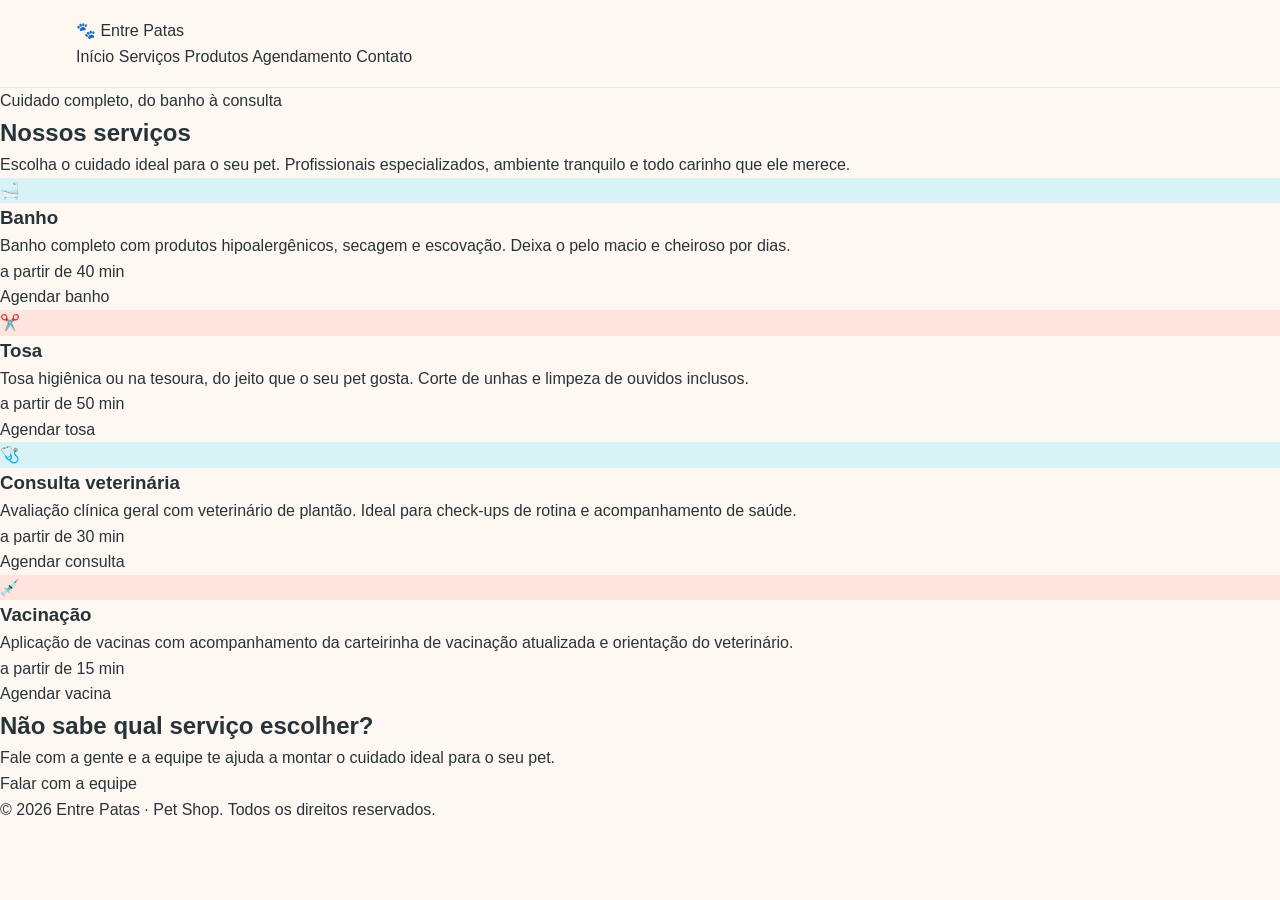
==== servicos.html @ b898c237 "Add files via upload" ====
<!DOCTYPE html>
<html lang="pt-BR">
<head>
  <meta charset="UTF-8">
  <meta name="viewport" content="width=device-width, initial-scale=1.0">
  <title>Serviços | Entre Patas</title>
  <link rel="preconnect" href="https://fonts.googleapis.com">
  <link href="https://fonts.googleapis.com/css2?family=Fredoka:wght@500;600;700&family=Nunito+Sans:wght@400;600;700&display=swap" rel="stylesheet">
  <link rel="stylesheet" href="css/index.css">
  <link rel="stylesheet" href="css/paginas-comuns.css">
  <link rel="stylesheet" href="css/servicos.css">
</head>
<body>

  <!-- ===== CABEÇALHO (alinhar com o header do index.html do Integrante 1) ===== -->
  <header class="site-header">
    <div class="container nav-wrap">
      <a href="index.html" class="logo">🐾 Entre Patas</a>
      <nav class="main-nav">
        <a href="index.html">Início</a>
        <a href="servicos.html" class="active">Serviços</a>
        <a href="produtos.html">Produtos</a>
        <a href="agendamento.html">Agendamento</a>
        <a href="contato.html">Contato</a>
      </nav>
    </div>
  </header>

  <!-- ===== HERO DA PÁGINA ===== -->
  <section class="page-hero">
    <div class="container">
      <span class="eyebrow">Cuidado completo, do banho à consulta</span>
      <h1>Nossos serviços</h1>
      <p>Escolha o cuidado ideal para o seu pet. Profissionais especializados, ambiente tranquilo e todo carinho que ele merece.</p>
    </div>
  </section>

  <!-- ===== GRID DE SERVIÇOS ===== -->
  <section class="services-section">
    <div class="container services-grid">

      <article class="service-card">
        <div class="service-icon" style="background: var(--azul-claro);">🛁</div>
        <h3>Banho</h3>
        <p>Banho completo com produtos hipoalergênicos, secagem e escovação. Deixa o pelo macio e cheiroso por dias.</p>
        <div class="service-meta">
          <span class="tag">a partir de 40 min</span>
        </div>
        <a href="agendamento.html?servico=banho" class="btn-outline">Agendar banho</a>
      </article>

      <article class="service-card">
        <div class="service-icon" style="background: var(--coral-claro);">✂️</div>
        <h3>Tosa</h3>
        <p>Tosa higiênica ou na tesoura, do jeito que o seu pet gosta. Corte de unhas e limpeza de ouvidos inclusos.</p>
        <div class="service-meta">
          <span class="tag">a partir de 50 min</span>
        </div>
        <a href="agendamento.html?servico=tosa" class="btn-outline">Agendar tosa</a>
      </article>

      <article class="service-card">
        <div class="service-icon" style="background: var(--azul-claro);">🩺</div>
        <h3>Consulta veterinária</h3>
        <p>Avaliação clínica geral com veterinário de plantão. Ideal para check-ups de rotina e acompanhamento de saúde.</p>
        <div class="service-meta">
          <span class="tag">a partir de 30 min</span>
        </div>
        <a href="agendamento.html?servico=consulta" class="btn-outline">Agendar consulta</a>
      </article>

      <article class="service-card">
        <div class="service-icon" style="background: var(--coral-claro);">💉</div>
        <h3>Vacinação</h3>
        <p>Aplicação de vacinas com acompanhamento da carteirinha de vacinação atualizada e orientação do veterinário.</p>
        <div class="service-meta">
          <span class="tag">a partir de 15 min</span>
        </div>
        <a href="agendamento.html?servico=vacinacao" class="btn-outline">Agendar vacina</a>
      </article>

    </div>
  </section>

  <!-- ===== CHAMADA FINAL ===== -->
  <section class="cta-band">
    <div class="container cta-inner">
      <div>
        <h2>Não sabe qual serviço escolher?</h2>
        <p>Fale com a gente e a equipe te ajuda a montar o cuidado ideal para o seu pet.</p>
      </div>
      <a href="contato.html" class="btn-solid">Falar com a equipe</a>
    </div>
  </section>

  <!-- ===== RODAPÉ (alinhar com o footer do index.html do Integrante 1) ===== -->
  <footer class="site-footer">
    <div class="container">
      <p>© 2026 Entre Patas · Pet Shop. Todos os direitos reservados.</p>
    </div>
  </footer>

</body>
</html>
---- css/index.css ----
:root {
  --azul-principal: #1f8c98;
  --coral-destaque: #f47f6b;
  --azul-claro: #d8f3f5;
  --coral-claro: #ffe3dd;
  --creme: #fff8f2;
  --branco: #ffffff;
  --texto: #26343a;
  --texto-suave: #65767d;
  --sombra: 0 18px 45px rgba(31, 140, 152, 0.16);
}

* {
  box-sizing: border-box;
  margin: 0;
  padding: 0;
}

html {
  scroll-behavior: smooth;
}

body {
  min-height: 100vh;
  background: var(--creme);
  color: var(--texto);
  font-family: "Nunito", Arial, sans-serif;
  line-height: 1.6;
}

a {
  color: inherit;
  text-decoration: none;
}

.site-header {
  position: sticky;
  top: 0;
  z-index: 10;
  display: flex;
  align-items: center;
  justify-content: space-between;
  gap: 20px;
  padding: 18px clamp(20px, 6vw, 76px);
  background: rgba(255, 248, 242, 0.94);
  border-bottom: 1px solid rgba(31, 140, 152, 0.12);
  backdrop-filter: blur(16px);
}

.brand {
  display: inline-flex;
  align-items: center;
  gap: 10px;
  color: var(--azul-principal);
  font-family: "Fredoka", "Trebuchet MS", sans-serif;
  font-size: clamp(1.25rem, 2vw, 1.65rem);
  font-weight: 700;
  white-space: nowrap;
}

.brand-mark {
  display: grid;
  width: 42px;
  height: 42px;
  place-items: center;
  background: var(--coral-claro);
  border: 2px solid rgba(244, 127, 107, 0.28);
  border-radius: 50%;
  color: var(--coral-destaque);
  font-size: 0.82rem;
  font-weight: 900;
}
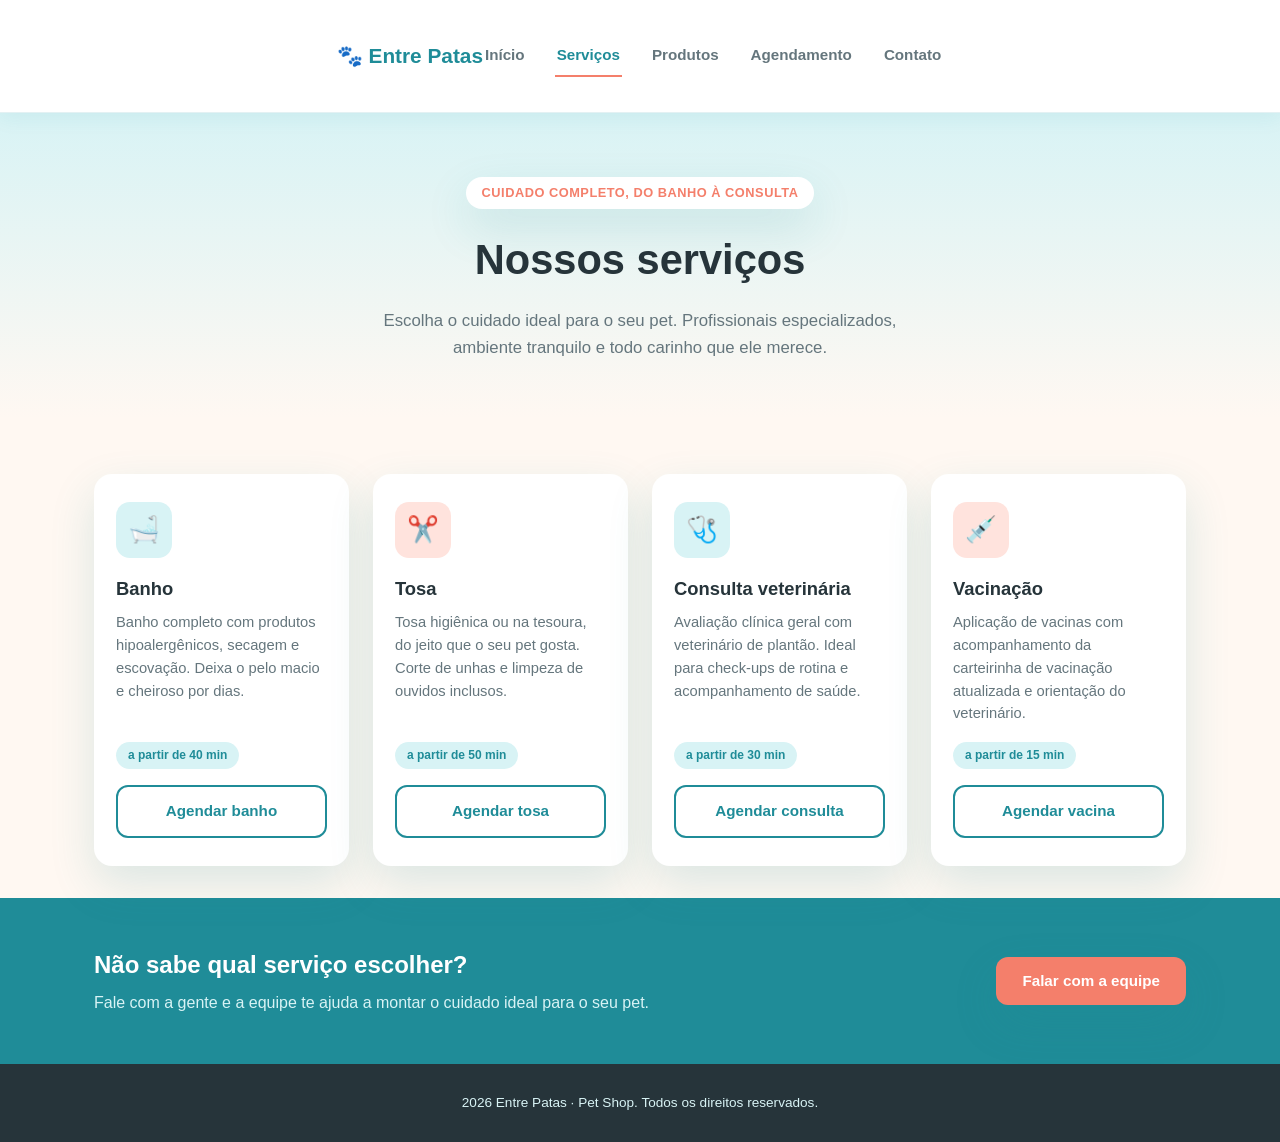
==== commit efa735bb: "Update comments and footer text in servicos.html" ====
--- a/servicos.html
+++ b/servicos.html
@@ -12,7 +12,7 @@
 </head>
 <body>
 
-  <!-- ===== CABEÇALHO (alinhar com o header do index.html do Integrante 1) ===== -->
+  <!-- ===== CABEÇALHO (alinhar com o header do index.html) ===== -->
   <header class="site-header">
     <div class="container nav-wrap">
       <a href="index.html" class="logo">🐾 Entre Patas</a>
@@ -93,10 +93,10 @@
     </div>
   </section>
 
-  <!-- ===== RODAPÉ (alinhar com o footer do index.html do Integrante 1) ===== -->
+  <!-- ===== RODAPÉ (alinhar com o footer do index.html) ===== -->
   <footer class="site-footer">
     <div class="container">
-      <p>© 2026 Entre Patas · Pet Shop. Todos os direitos reservados.</p>
+      <p>2026 Entre Patas · Pet Shop. Todos os direitos reservados.</p>
     </div>
   </footer>
 
--- a/css/paginas-comuns.css
+++ b/css/paginas-comuns.css
@@ -0,0 +1,191 @@
+/* =========================================================
+   Estilos compartilhados entre servicos.html e produtos.html
+   Depende das variáveis definidas em css/index.css (:root)
+   ========================================================= */
+
+body {
+  font-family: 'Nunito Sans', sans-serif;
+  color: var(--texto);
+  background: var(--creme);
+}
+
+h1, h2, h3 {
+  font-family: 'Fredoka', sans-serif;
+  color: var(--texto);
+}
+
+.container {
+  max-width: 1140px;
+  margin: 0 auto;
+  padding: 0 24px;
+}
+
+/* ---------- Cabeçalho ---------- */
+.site-header {
+  background: var(--branco);
+  box-shadow: 0 4px 20px rgba(31, 140, 152, 0.08);
+  position: sticky;
+  top: 0;
+  z-index: 100;
+}
+
+.nav-wrap {
+  display: flex;
+  align-items: center;
+  justify-content: space-between;
+  height: 76px;
+}
+
+.logo {
+  font-family: 'Fredoka', sans-serif;
+  font-weight: 600;
+  font-size: 1.3rem;
+  color: var(--azul-principal);
+  text-decoration: none;
+}
+
+.main-nav {
+  display: flex;
+  gap: 28px;
+}
+
+.main-nav a {
+  text-decoration: none;
+  color: var(--texto-suave);
+  font-weight: 600;
+  font-size: 0.95rem;
+  padding: 8px 2px;
+  border-bottom: 2px solid transparent;
+  transition: color 0.2s, border-color 0.2s;
+}
+
+.main-nav a:hover,
+.main-nav a.active {
+  color: var(--azul-principal);
+  border-bottom-color: var(--coral-destaque);
+}
+
+/* ---------- Hero de página interna ---------- */
+.page-hero {
+  background: linear-gradient(180deg, var(--azul-claro) 0%, var(--creme) 100%);
+  padding: 64px 0 56px;
+  text-align: center;
+}
+
+.page-hero .eyebrow {
+  display: inline-block;
+  background: var(--branco);
+  color: var(--coral-destaque);
+  font-weight: 700;
+  font-size: 0.8rem;
+  letter-spacing: 0.04em;
+  text-transform: uppercase;
+  padding: 6px 16px;
+  border-radius: 999px;
+  margin-bottom: 18px;
+  box-shadow: var(--sombra);
+}
+
+.page-hero h1 {
+  font-size: 2.6rem;
+  margin-bottom: 14px;
+}
+
+.page-hero p {
+  max-width: 560px;
+  margin: 0 auto;
+  color: var(--texto-suave);
+  font-size: 1.05rem;
+  line-height: 1.6;
+}
+
+/* ---------- Botões ---------- */
+.btn-solid,
+.btn-outline {
+  display: inline-block;
+  font-weight: 700;
+  font-size: 0.95rem;
+  text-decoration: none;
+  padding: 12px 26px;
+  border-radius: 12px;
+  transition: transform 0.15s ease, box-shadow 0.15s ease;
+}
+
+.btn-solid {
+  background: var(--coral-destaque);
+  color: var(--branco);
+  box-shadow: var(--sombra);
+}
+
+.btn-solid:hover {
+  transform: translateY(-2px);
+}
+
+.btn-outline {
+  background: transparent;
+  color: var(--azul-principal);
+  border: 2px solid var(--azul-principal);
+  text-align: center;
+  width: 100%;
+}
+
+.btn-outline:hover {
+  background: var(--azul-principal);
+  color: var(--branco);
+}
+
+/* ---------- Faixa de chamada final ---------- */
+.cta-band {
+  background: var(--azul-principal);
+  padding: 48px 0;
+  margin-top: 24px;
+}
+
+.cta-inner {
+  display: flex;
+  align-items: center;
+  justify-content: space-between;
+  gap: 24px;
+  flex-wrap: wrap;
+}
+
+.cta-inner h2 {
+  color: var(--branco);
+  font-size: 1.5rem;
+  margin-bottom: 6px;
+}
+
+.cta-inner p {
+  color: var(--azul-claro);
+}
+
+.cta-inner .btn-solid {
+  flex-shrink: 0;
+}
+
+/* ---------- Rodapé ---------- */
+.site-footer {
+  background: var(--texto);
+  padding: 28px 0;
+  text-align: center;
+}
+
+.site-footer p {
+  color: var(--azul-claro);
+  font-size: 0.85rem;
+}
+
+/* ---------- Responsivo ---------- */
+@media (max-width: 720px) {
+  .main-nav {
+    gap: 16px;
+    font-size: 0.85rem;
+  }
+  .page-hero h1 {
+    font-size: 2rem;
+  }
+  .cta-inner {
+    flex-direction: column;
+    text-align: center;
+  }
+}
--- a/css/servicos.css
+++ b/css/servicos.css
@@ -0,0 +1,76 @@
+/* ================= Página de Serviços ================= */
+
+.services-section {
+  padding: 56px 0 8px;
+}
+
+.services-grid {
+  display: grid;
+  grid-template-columns: repeat(4, 1fr);
+  gap: 24px;
+}
+
+.service-card {
+  background: var(--branco);
+  border-radius: 18px;
+  padding: 28px 22px;
+  box-shadow: var(--sombra);
+  display: flex;
+  flex-direction: column;
+  transition: transform 0.2s ease;
+}
+
+.service-card:hover {
+  transform: translateY(-6px);
+}
+
+.service-icon {
+  width: 56px;
+  height: 56px;
+  border-radius: 14px;
+  display: flex;
+  align-items: center;
+  justify-content: center;
+  font-size: 1.6rem;
+  margin-bottom: 16px;
+}
+
+.service-card h3 {
+  font-size: 1.15rem;
+  margin-bottom: 8px;
+}
+
+.service-card p {
+  color: var(--texto-suave);
+  font-size: 0.92rem;
+  line-height: 1.55;
+  flex-grow: 1;
+  margin-bottom: 16px;
+}
+
+.service-meta {
+  margin-bottom: 16px;
+}
+
+.tag {
+  display: inline-block;
+  background: var(--azul-claro);
+  color: var(--azul-principal);
+  font-size: 0.75rem;
+  font-weight: 700;
+  padding: 4px 12px;
+  border-radius: 999px;
+}
+
+/* ---------- Responsivo ---------- */
+@media (max-width: 980px) {
+  .services-grid {
+    grid-template-columns: repeat(2, 1fr);
+  }
+}
+
+@media (max-width: 560px) {
+  .services-grid {
+    grid-template-columns: 1fr;
+  }
+}
